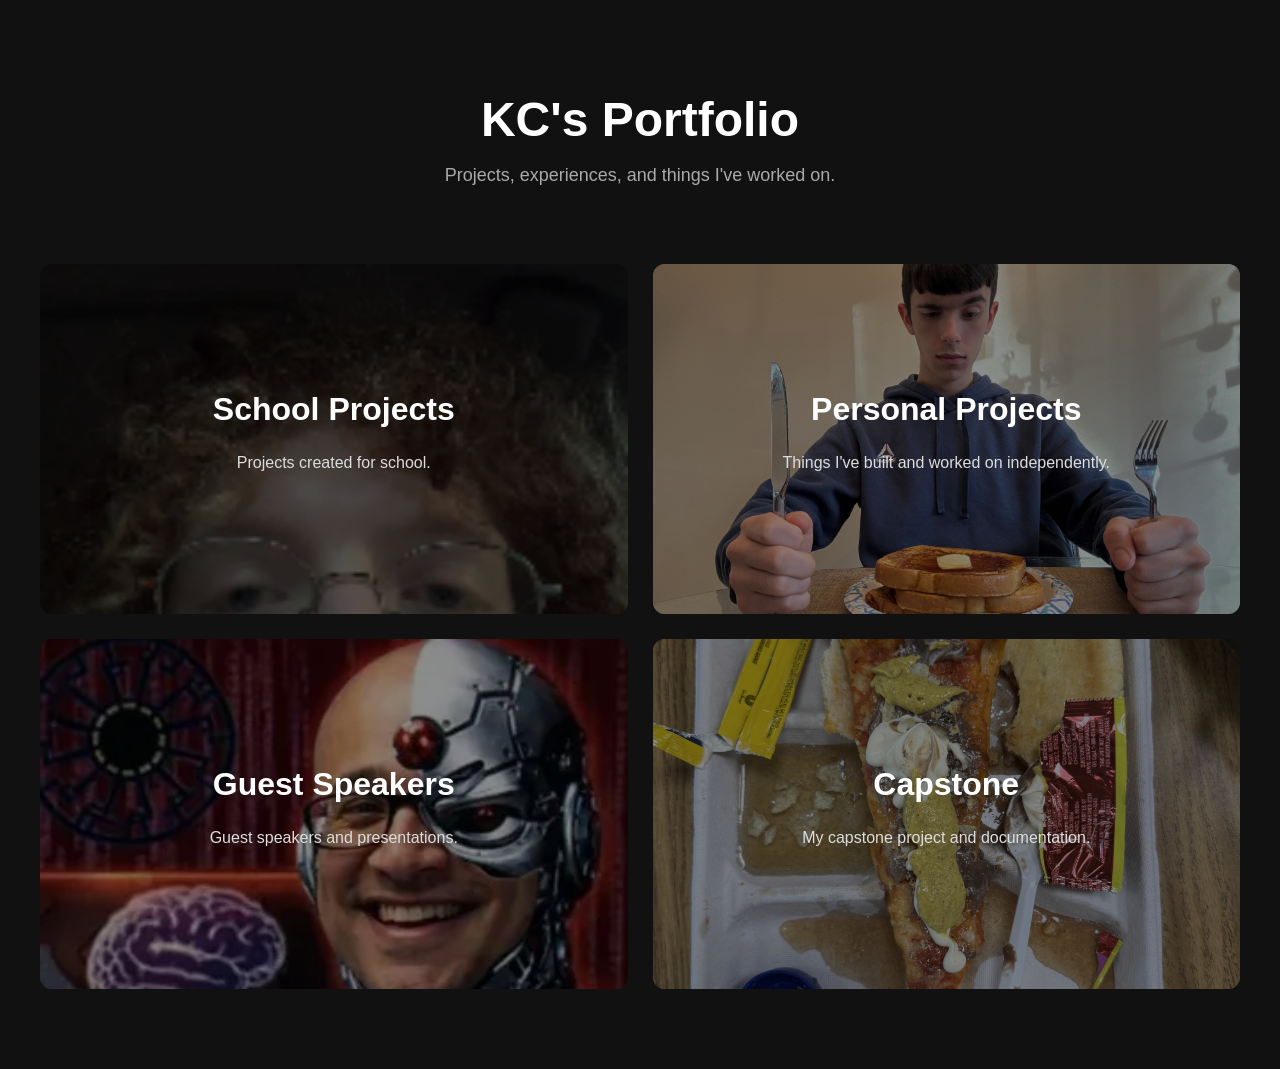
==== index.html @ 7e55420e "Add files via upload" ====
<!DOCTYPE html>
<html lang="en">

<head>
    <meta charset="UTF-8">
    <meta name="viewport" content="width=device-width, initial-scale=1.0">

    <title>KC | Portfolio</title>

    <link rel="stylesheet" href="css/style.css">
</head>

<body>

    <header>
        <h1>KC's Portfolio</h1>
        <p>Projects, experiences, and things I've worked on.</p>
    </header>


    <main class="project-grid">

        <!-- School Projects -->
        <a href="school-projects.html" class="project-card">
            <img src="images/school.png" alt="School Projects">
            <div class="card-overlay">
                <h2>School Projects</h2>
                <p>Projects created for school.</p>
            </div>
        </a>


        <!-- Personal Projects -->
        <a href="personal-projects.html" class="project-card">
            <img src="images/personal.jpg" alt="Personal Projects">
            <div class="card-overlay">
                <h2>Personal Projects</h2>
                <p>Things I've built and worked on independently.</p>
            </div>
        </a>


        <!-- Guest Speakers -->
        <a href="guest-speakers.html" class="project-card">
            <img src="images/speakers.png" alt="Guest Speakers">
            <div class="card-overlay">
                <h2>Guest Speakers</h2>
                <p>Guest speakers and presentations.</p>
            </div>
        </a>


        <!-- Capstone -->
        <a href="capstone.html" class="project-card">
            <img src="images/capstone.jpg" alt="Capstone">
            <div class="card-overlay">
                <h2>Capstone</h2>
                <p>My capstone project and documentation.</p>
            </div>
        </a>

    </main>

</body>
</html>
---- css/style.css ----
/* General page */

body {
    margin: 0;
    font-family: Arial, sans-serif;
    background: #111;
    color: white;
}


/* Header */

header {
    text-align: center;
    padding: 60px 20px 40px;
}

header h1 {
    font-size: 48px;
    margin-bottom: 10px;
}

header p {
    color: #aaa;
    font-size: 18px;
}


/* Four-card grid */

.project-grid {
    display: grid;

    grid-template-columns: repeat(2, 1fr);

    gap: 25px;

    max-width: 1200px;

    margin: 0 auto;

    padding: 20px 40px 80px;
}


/* Individual cards */

.project-card {
    position: relative;

    height: 350px;

    overflow: hidden;

    border-radius: 12px;

    text-decoration: none;

    color: white;

    background: #222;
}


/* Card image */

.project-card img {
    width: 100%;
    height: 100%;

    object-fit: cover;

    transition: transform 0.5s ease;
}


/* Dark overlay */

.card-overlay {
    position: absolute;

    inset: 0;

    display: flex;

    flex-direction: column;

    justify-content: center;

    align-items: center;

    text-align: center;

    padding: 30px;

    background: rgba(0, 0, 0, 0.45);

    transition: background 0.3s ease;
}


/* Text */

.card-overlay h2 {
    font-size: 32px;

    margin: 0 0 10px;
}

.card-overlay p {
    font-size: 16px;

    max-width: 400px;

    color: #ddd;
}


/* Hover animation */

.project-card:hover img {
    transform: scale(1.08);
}

.project-card:hover .card-overlay {
    background: rgba(0, 0, 0, 0.25);
}


/* Mobile layout */

@media (max-width: 700px) {

    .project-grid {
        grid-template-columns: 1fr;

        padding: 20px;
    }

    .project-card {
        height: 280px;
    }

    header h1 {
        font-size: 36px;
    }
}
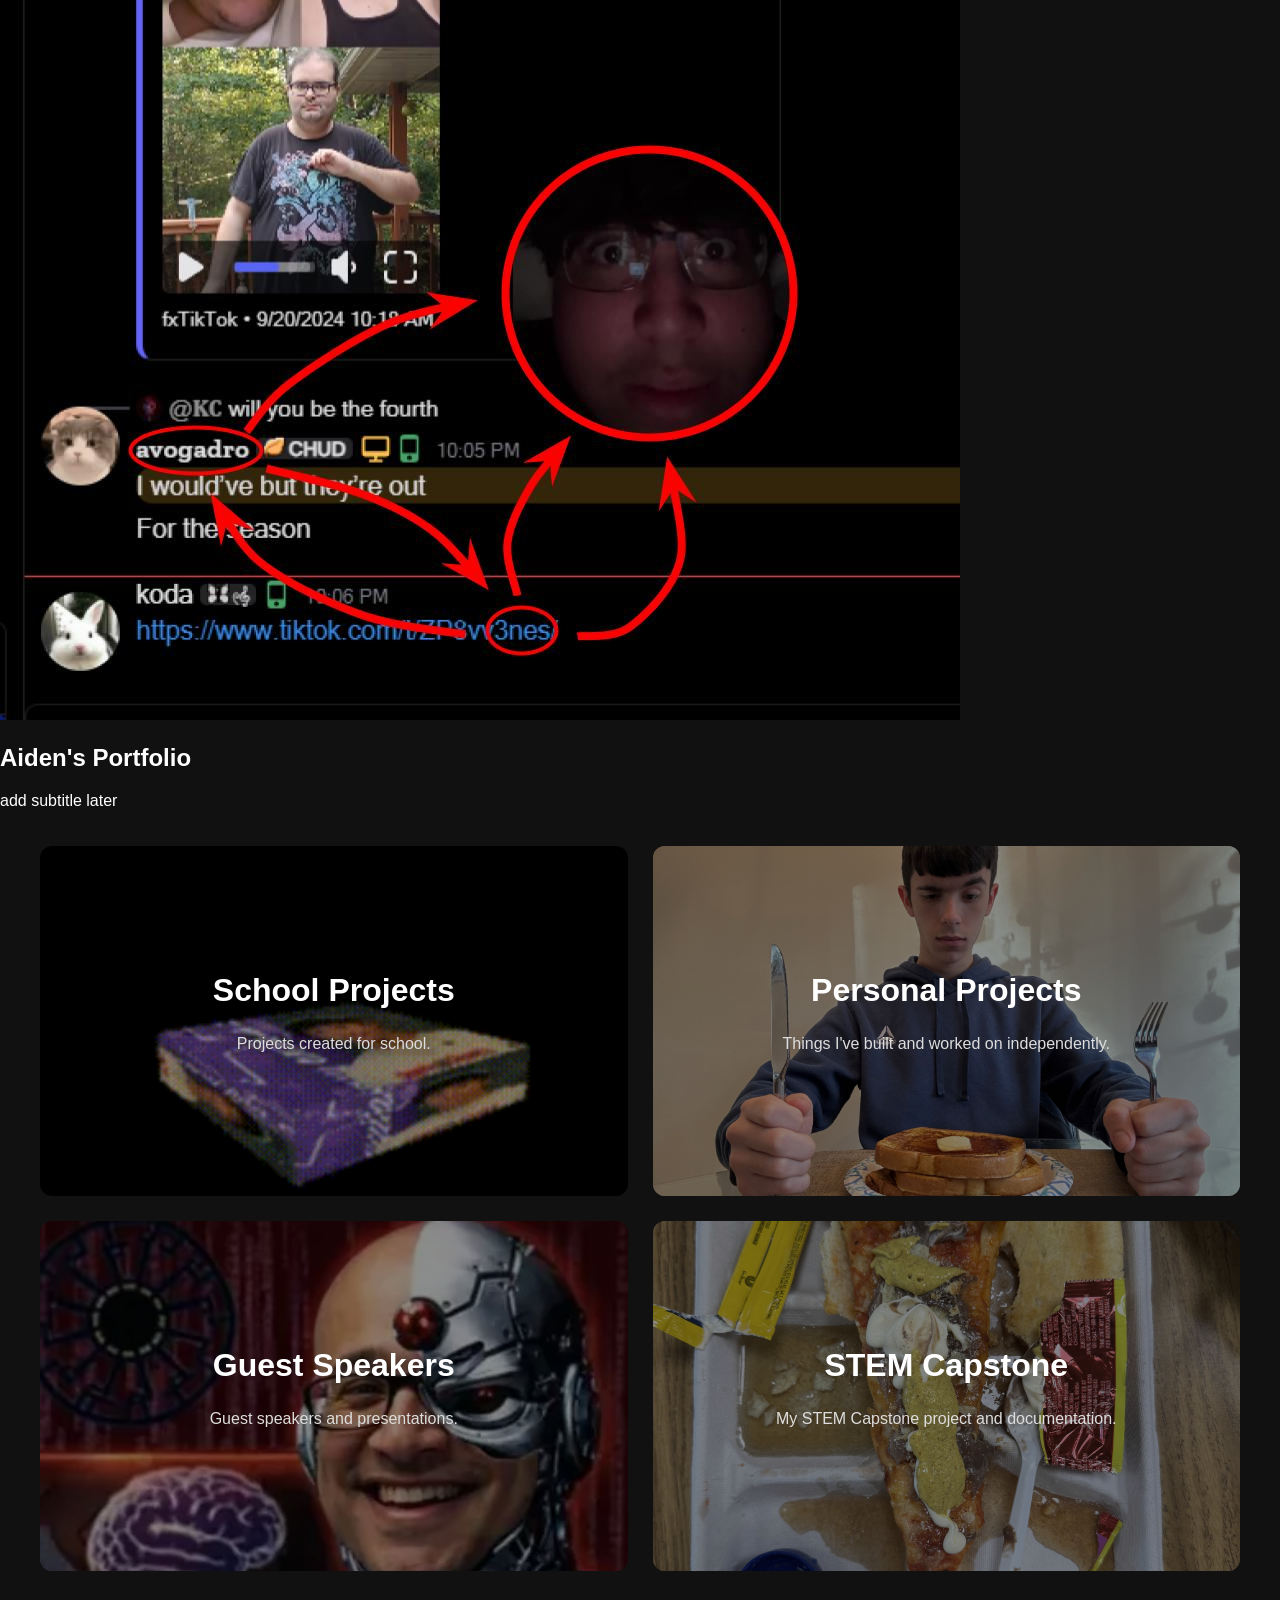
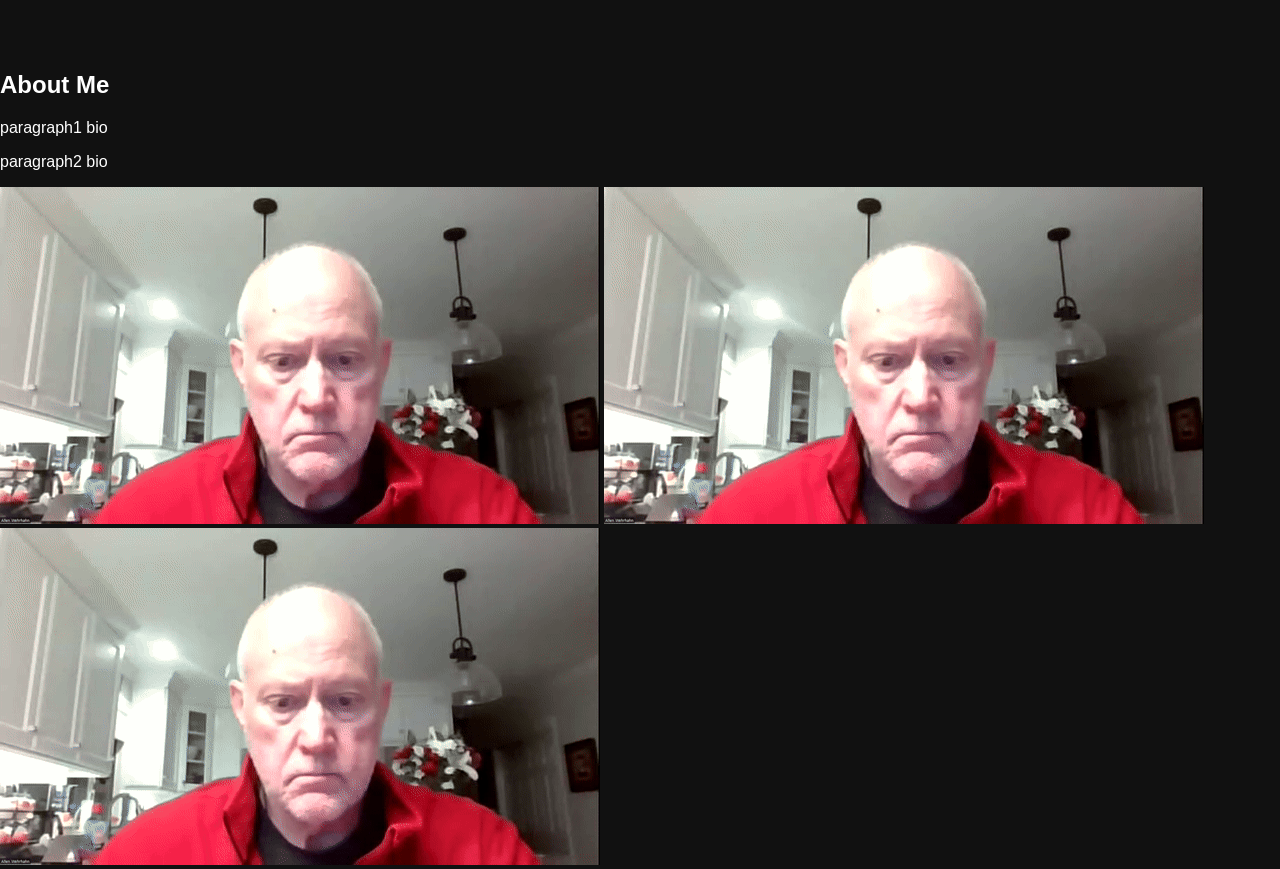
==== commit f8f7a958: "Add files via upload" ====
--- a/index.html
+++ b/index.html
@@ -5,61 +5,116 @@
     <meta charset="UTF-8">
     <meta name="viewport" content="width=device-width, initial-scale=1.0">
 
-    <title>KC | Portfolio</title>
+    <title>AAA Portfolio</title>
 
     <link rel="stylesheet" href="css/style.css">
 </head>
 
 <body>
 
-    <header>
-        <h1>KC's Portfolio</h1>
-        <p>Projects, experiences, and things I've worked on.</p>
-    </header>
+<!-- HERO / BANNER -->
+
+<section class="hero">
+
+    <img
+        src="images/banner.jpg"
+        alt=""
+        class="hero-background"
+    >
+
+    <div class="hero-overlay">
+
+        <h1>Aiden's Portfolio</h1>
+
+        <p>
+            add subtitle later
+        </p>
+
+    </div>
+
+</section>
+
+<main class="project-grid">
+
+	<!-- School Projects -->
+	<a href="school-projects.html" class="project-card">
+		<img src="images/school.gif" alt="School Projects">
+		<div class="card-overlay">
+			<h2>School Projects</h2>
+			<p>Projects created for school.</p>
+		</div>
+	</a>
 
 
-    <main class="project-grid">
-
-        <!-- School Projects -->
-        <a href="school-projects.html" class="project-card">
-            <img src="images/school.png" alt="School Projects">
-            <div class="card-overlay">
-                <h2>School Projects</h2>
-                <p>Projects created for school.</p>
-            </div>
-        </a>
+	<!-- Personal Projects -->
+	<a href="personal-projects.html" class="project-card">
+		<img src="images/personal.jpg" alt="Personal Projects">
+		<div class="card-overlay">
+			<h2>Personal Projects</h2>
+			<p>Things I've built and worked on independently.</p>
+		</div>
+	</a>
 
 
-        <!-- Personal Projects -->
-        <a href="personal-projects.html" class="project-card">
-            <img src="images/personal.jpg" alt="Personal Projects">
-            <div class="card-overlay">
-                <h2>Personal Projects</h2>
-                <p>Things I've built and worked on independently.</p>
-            </div>
-        </a>
+	<!-- Guest Speakers -->
+	<a href="guest-speakers.html" class="project-card">
+		<img src="images/speakers.png" alt="Guest Speakers">
+		<div class="card-overlay">
+			<h2>Guest Speakers</h2>
+			<p>Guest speakers and presentations.</p>
+		</div>
+	</a>
 
 
-        <!-- Guest Speakers -->
-        <a href="guest-speakers.html" class="project-card">
-            <img src="images/speakers.png" alt="Guest Speakers">
-            <div class="card-overlay">
-                <h2>Guest Speakers</h2>
-                <p>Guest speakers and presentations.</p>
-            </div>
-        </a>
+	<!-- Capstone -->
+	<a href="capstone.html" class="project-card">
+		<img src="images/capstone.jpg" alt="Capstone">
+		<div class="card-overlay">
+			<h2>STEM Capstone</h2>
+			<p>My STEM Capstone project and documentation.</p>
+		</div>
+	</a>
+
+</main>
+
+<!-- BIO -->
+
+<section class="bio">
+
+    <div class="bio-text">
+
+        <h2>About Me</h2>
+
+        <p>
+            paragraph1 bio
+        </p>
+
+        <p>
+            paragraph2 bio
+        </p>
+
+    </div>
 
 
-        <!-- Capstone -->
-        <a href="capstone.html" class="project-card">
-            <img src="images/capstone.jpg" alt="Capstone">
-            <div class="card-overlay">
-                <h2>Capstone</h2>
-                <p>My capstone project and documentation.</p>
-            </div>
-        </a>
+    <div class="bio-images">
 
-    </main>
+        <img
+            src="images/wherhan.gif"
+            alt="Photo of me"
+        >
+
+        <img
+            src="images/wherhan.gif"
+            alt="Another photo"
+        >
+		
+		<img
+            src="images/wherhan.gif"
+            alt="Photo of me"
+        >
+    </div>
+
+</section>
 
 </body>
 </html>
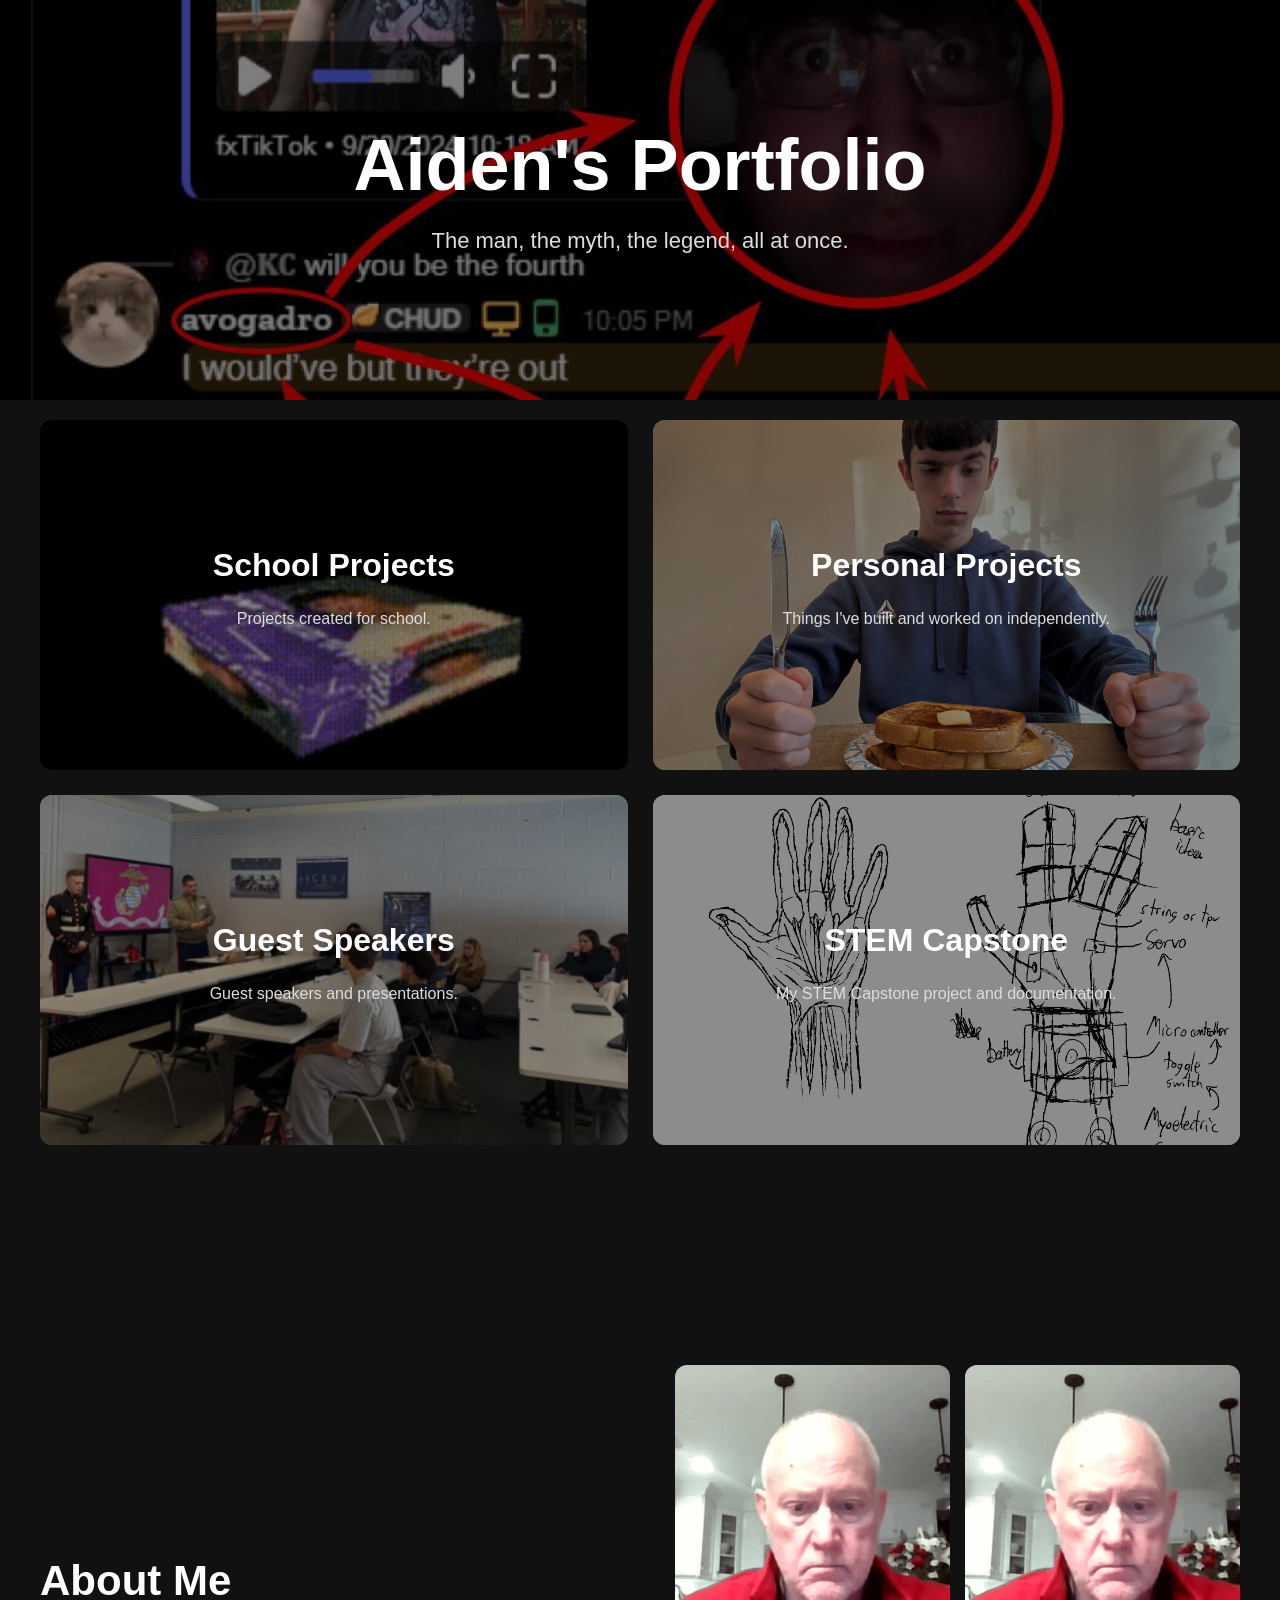
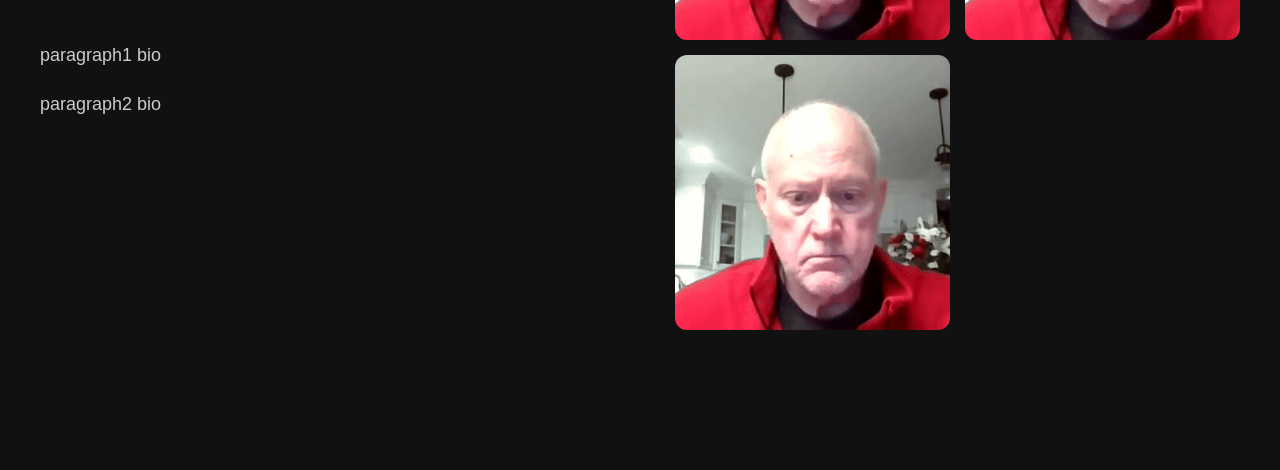
==== commit e74277b6: "Add files via upload" ====
--- a/index.html
+++ b/index.html
@@ -27,7 +27,7 @@
         <h1>Aiden's Portfolio</h1>
 
         <p>
-            add subtitle later
+            The man, the myth, the legend, all at once.
         </p>
 
     </div>
@@ -58,7 +58,7 @@
 
 	<!-- Guest Speakers -->
 	<a href="guest-speakers.html" class="project-card">
-		<img src="images/speakers.png" alt="Guest Speakers">
+		<img src="images/GuestSpeakers.png" alt="Guest Speakers">
 		<div class="card-overlay">
 			<h2>Guest Speakers</h2>
 			<p>Guest speakers and presentations.</p>
@@ -68,7 +68,7 @@
 
 	<!-- Capstone -->
 	<a href="capstone.html" class="project-card">
-		<img src="images/capstone.jpg" alt="Capstone">
+		<img src="images/CapstoneImage.png" alt="Capstone">
 		<div class="card-overlay">
 			<h2>STEM Capstone</h2>
 			<p>My STEM Capstone project and documentation.</p>
--- a/css/style.css
+++ b/css/style.css
@@ -126,22 +126,286 @@
     background: rgba(0, 0, 0, 0.25);
 }
 
-
 /* Mobile layout */
-
 @media (max-width: 700px) {
-
-    .project-grid {
-        grid-template-columns: 1fr;
-
+	.project-grid {
+		grid-template-columns: 1fr;
+		padding: 20px;
+	}
+	.project-card {
+		height: 280px;
+	}
+	header h1 {
+		font-size: 36px;
+	}
+}
+
+/* =========================================
+   PROJECT PAGE
+   ========================================= */
+
+.project-list {
+    max-width: 1200px;
+    margin: 0 auto;
+    padding: 40px;
+}
+
+
+/* One project */
+
+.project-entry {
+    display: flex;
+
+    align-items: center;
+
+    gap: 60px;
+
+    margin-bottom: 120px;
+
+    min-height: 400px;
+}
+
+
+/* Image */
+
+.project-image {
+    flex: 1;
+}
+
+.project-image img {
+    width: 100%;
+
+    display: block;
+
+    border-radius: 12px;
+
+    object-fit: cover;
+}
+
+
+/* Description */
+
+.project-description {
+    flex: 1;
+
+    padding: 20px;
+}
+
+.project-description h2 {
+    font-size: 36px;
+
+    margin-top: 0;
+}
+
+.project-description p {
+    font-size: 18px;
+
+    line-height: 1.7;
+
+    color: #ccc;
+}
+
+
+/* 
+   Every OTHER project gets reversed.
+
+   Project 1:
+   IMAGE | DESCRIPTION
+
+   Project 2:
+   DESCRIPTION | IMAGE
+
+   Project 3:
+   IMAGE | DESCRIPTION
+*/
+
+.project-entry:nth-child(even) {
+    flex-direction: row-reverse;
+}
+
+
+/* =========================================
+   MOBILE
+   ========================================= */
+
+@media (max-width: 700px) {
+
+    .project-entry,
+    .project-entry:nth-child(even) {
+        flex-direction: column;
+
+        gap: 20px;
+
+        margin-bottom: 80px;
+    }
+
+    .project-list {
         padding: 20px;
     }
 
-    .project-card {
-        height: 280px;
-    }
-
-    header h1 {
-        font-size: 36px;
-    }
-}+    .project-description {
+        padding: 0;
+    }
+
+    .project-description h2 {
+        font-size: 28px;
+    }
+
+    .project-description p {
+        font-size: 16px;
+    }
+}
+
+/* =========================================
+   HERO BANNER
+   ========================================= */
+
+.hero {
+    position: relative;
+
+    height: 400px;
+
+    overflow: hidden;
+
+    display: flex;
+
+    align-items: center;
+
+    justify-content: center;
+
+    text-align: center;
+}
+
+
+/* Background photograph */
+
+.hero-background {
+    position: absolute;
+
+    inset: 0;
+
+    width: 100%;
+    height: 100%;
+
+    object-fit: cover;
+
+    z-index: 0;
+}
+
+
+/* Dark layer over photograph */
+
+.hero::after {
+    content: "";
+
+    position: absolute;
+
+    inset: 0;
+
+    background: rgba(0, 0, 0, 0.45);
+
+    z-index: 1;
+}
+
+
+/* Text */
+
+.hero-overlay {
+    position: relative;
+
+    z-index: 2;
+
+    padding: 20px;
+}
+
+.hero-overlay h1 {
+    font-size: 72px;
+
+    margin: 0 0 15px;
+}
+
+.hero-overlay p {
+    font-size: 22px;
+
+    color: #ddd;
+}
+
+/* =========================================
+   BIO SECTION
+   ========================================= */
+
+.bio {
+    max-width: 1200px;
+
+    margin: 100px auto;
+
+    padding: 40px;
+
+    display: flex;
+
+    align-items: center;
+
+    gap: 70px;
+}
+
+
+/* Text */
+
+.bio-text {
+    flex: 1;
+}
+
+.bio-text h2 {
+    font-size: 42px;
+
+    margin-top: 0;
+}
+
+.bio-text p {
+    font-size: 18px;
+
+    line-height: 1.7;
+
+    color: #ccc;
+}
+
+
+/* Photos */
+
+.bio-images {
+    flex: 1;
+
+    display: grid;
+
+    grid-template-columns: 1fr 1fr;
+
+    gap: 15px;
+}
+
+.bio-images img {
+    width: 100%;
+
+    aspect-ratio: 1 / 1;
+
+    object-fit: cover;
+
+    border-radius: 12px;
+}
+
+
+/* Mobile */
+
+@media (max-width: 700px) {
+
+    .bio {
+        flex-direction: column;
+
+        margin: 60px auto;
+
+        padding: 20px;
+    }
+
+    .bio-images {
+        width: 100%;
+    }
+}
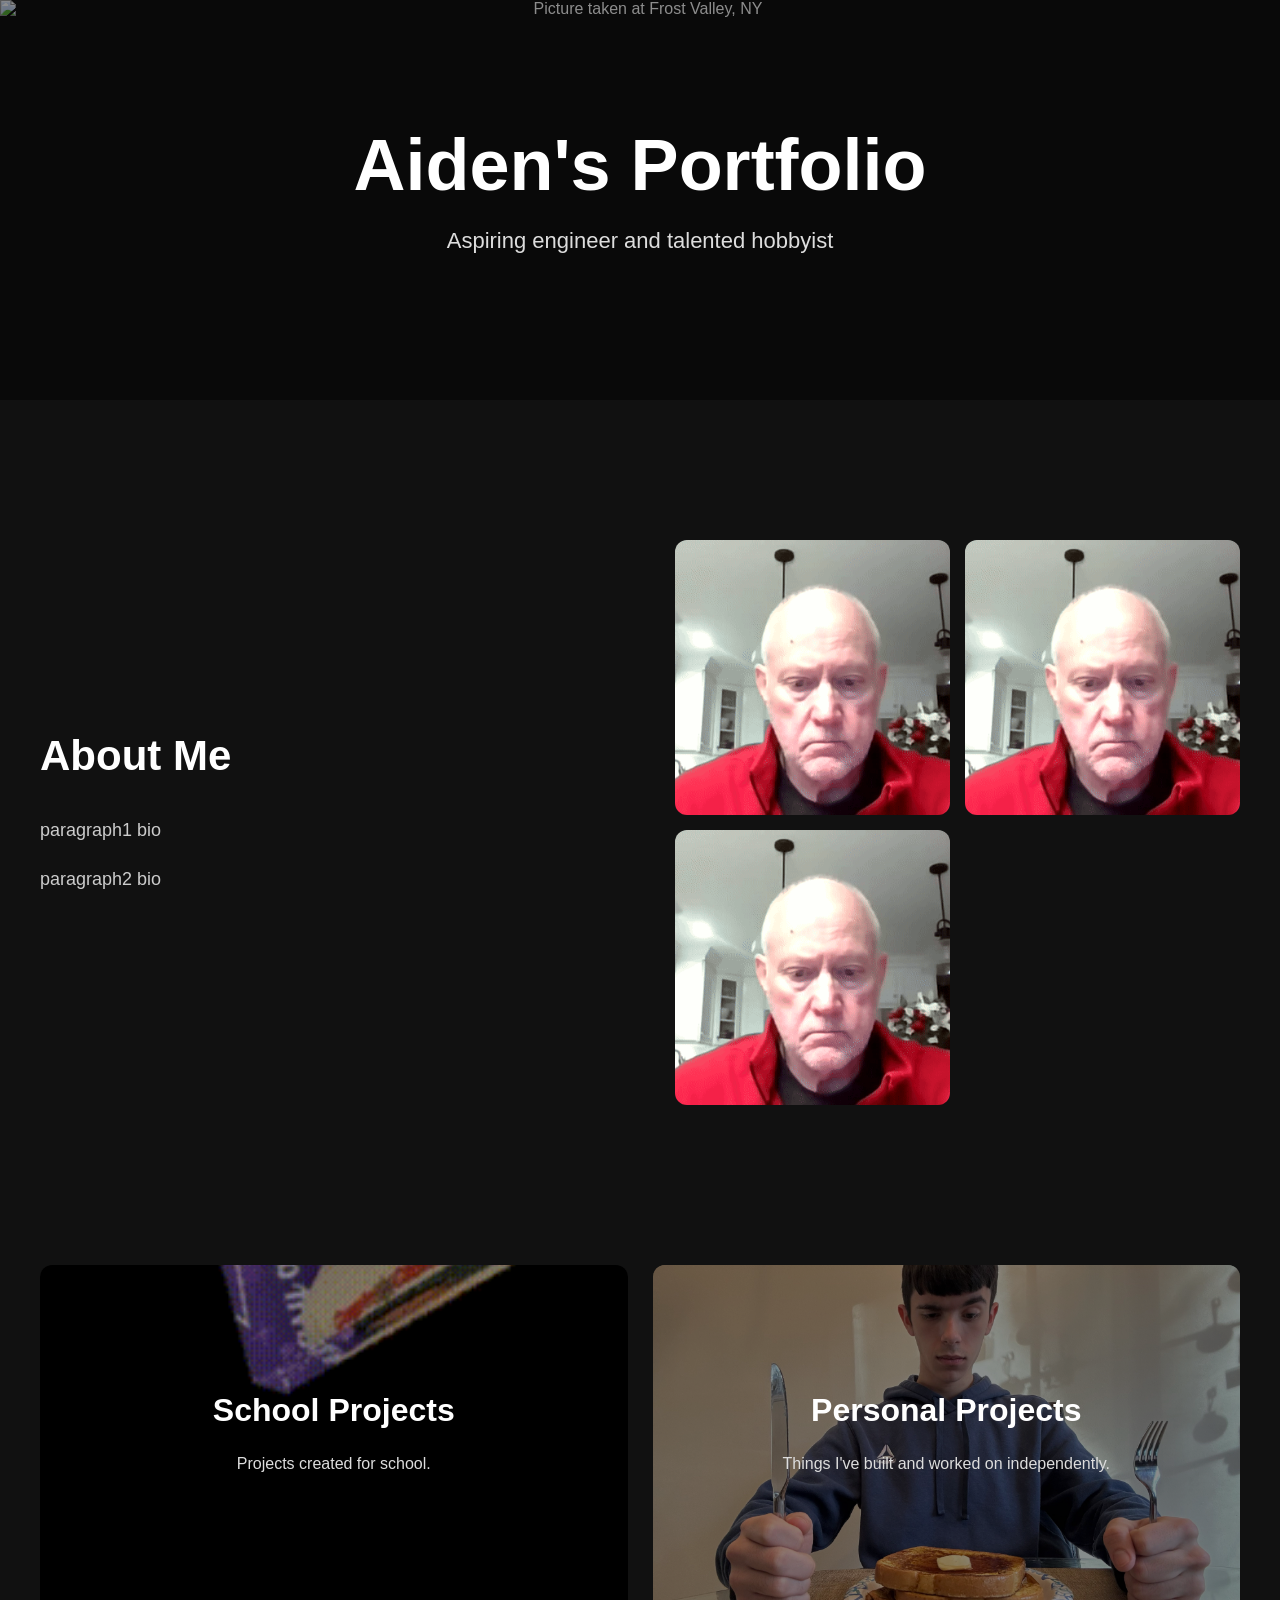
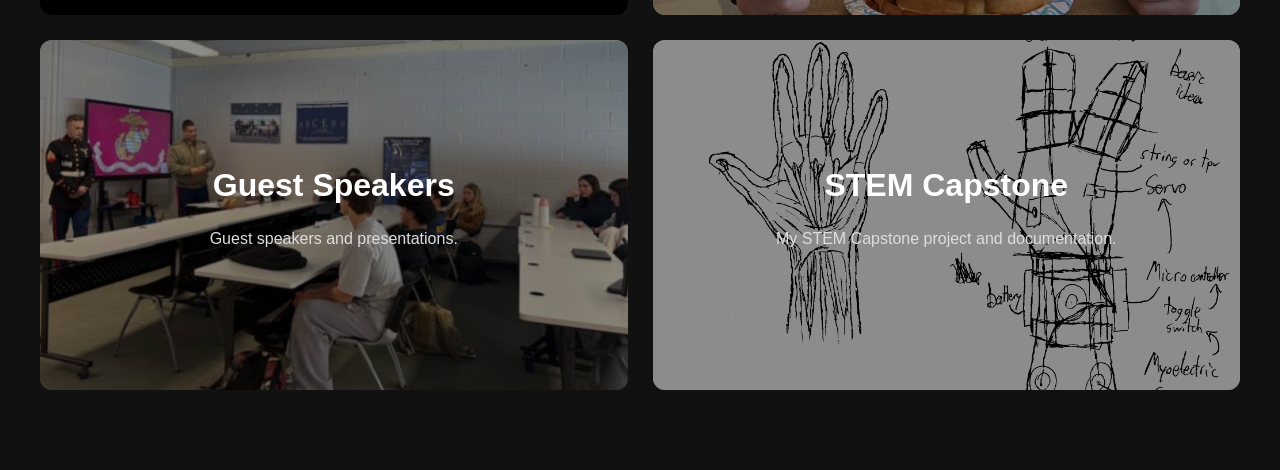
==== commit e0e4f24f: "Update index.html" ====
--- a/index.html
+++ b/index.html
@@ -17,8 +17,8 @@
 <section class="hero">
 
     <img
-        src="images/banner.jpg"
-        alt=""
+        src="images/bannernew.jpg"
+        alt="Picture taken at Frost Valley, NY"
         class="hero-background"
     >
 
@@ -27,13 +27,54 @@
         <h1>Aiden's Portfolio</h1>
 
         <p>
-            The man, the myth, the legend, all at once.
+            Aspiring engineer and talented hobbyist
         </p>
 
     </div>
 
 </section>
 
+<!--bio-->
+	
+<section class="bio">
+
+    <div class="bio-text">
+
+        <h2>About Me</h2>
+
+        <p>
+            paragraph1 bio
+        </p>
+
+        <p>
+            paragraph2 bio
+        </p>
+
+    </div>
+
+
+    <div class="bio-images">
+
+        <img
+            src="images/wherhan.gif"
+            alt="Photo of me"
+        >
+
+        <img
+            src="images/wherhan.gif"
+            alt="Another photo"
+        >
+		
+		<img
+            src="images/wherhan.gif"
+            alt="you guessed it"
+        >
+    </div>
+
+</section>
+
+<!--project buttons-->
+	
 <main class="project-grid">
 
 	<!-- School Projects -->
@@ -77,44 +118,5 @@
 
 </main>
 
-<!-- BIO -->
-
-<section class="bio">
-
-    <div class="bio-text">
-
-        <h2>About Me</h2>
-
-        <p>
-            paragraph1 bio
-        </p>
-
-        <p>
-            paragraph2 bio
-        </p>
-
-    </div>
-
-
-    <div class="bio-images">
-
-        <img
-            src="images/wherhan.gif"
-            alt="Photo of me"
-        >
-
-        <img
-            src="images/wherhan.gif"
-            alt="Another photo"
-        >
-		
-		<img
-            src="images/wherhan.gif"
-            alt="Photo of me"
-        >
-    </div>
-
-</section>
-
 </body>
-</html>+</html>
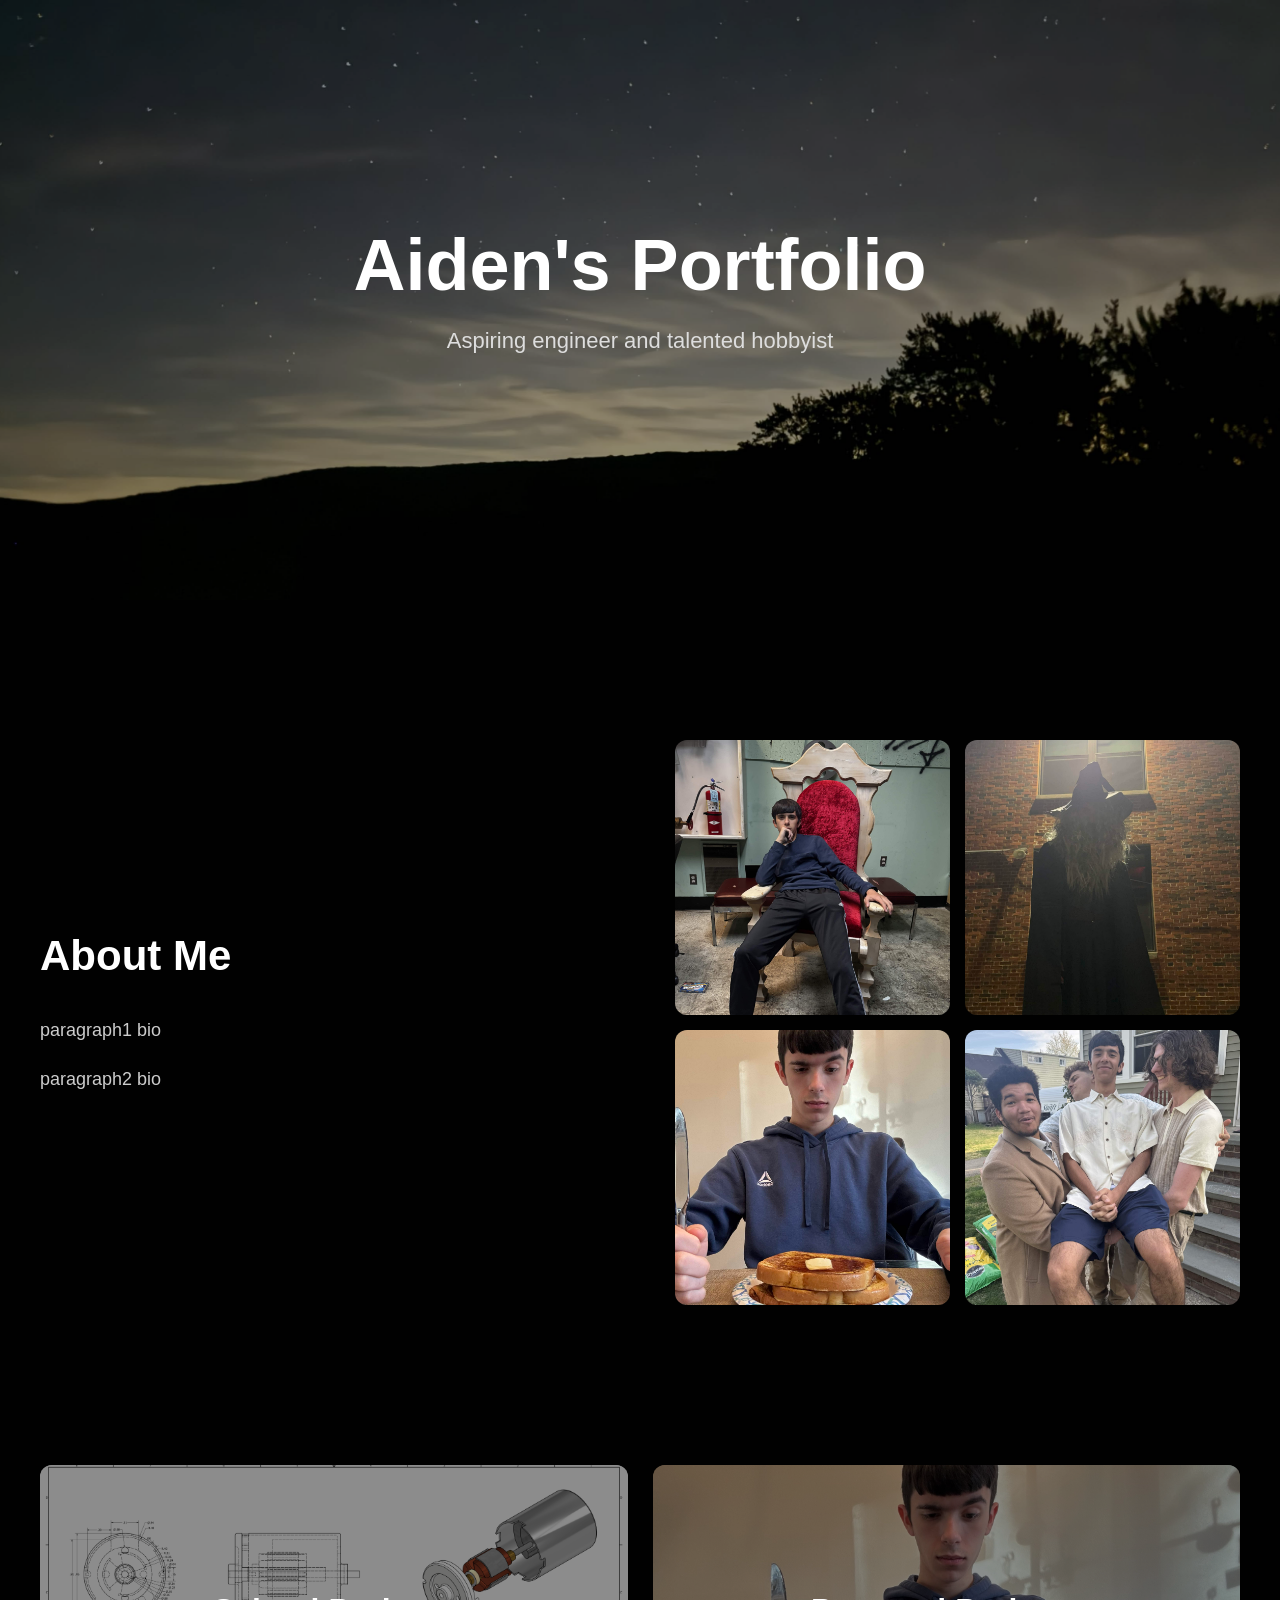
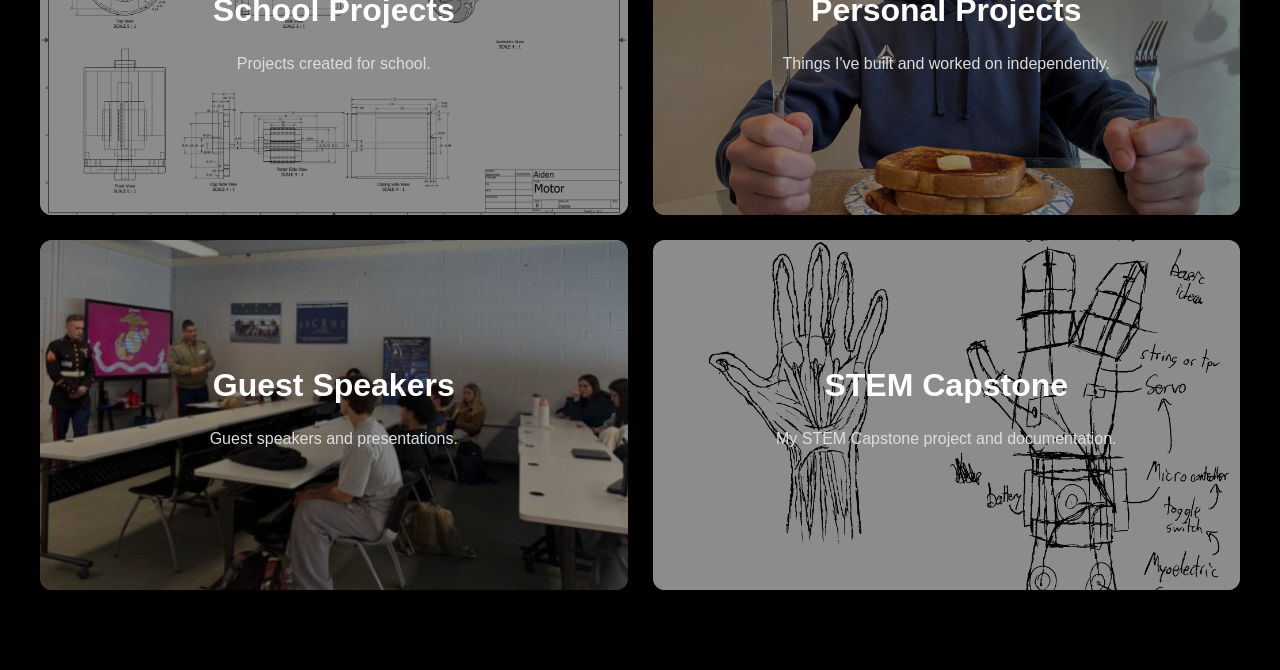
==== commit e18fdff9: "ma jore" ====
--- a/index.html
+++ b/index.html
@@ -56,18 +56,22 @@
     <div class="bio-images">
 
         <img
-            src="images/wherhan.gif"
-            alt="Photo of me"
+            src="images/Throne.jpg"
+            alt="Photo of me, in a glorious throne."
         >
 
         <img
-            src="images/wherhan.gif"
-            alt="Another photo"
+            src="images/Wizard.jpg"
+            alt="Handmade costume, Halloween 2025"
         >
 		
 		<img
-            src="images/wherhan.gif"
-            alt="you guessed it"
+            src="images/French.jpg"
+            alt="Delectable cooking skills on display"
+        >
+		<img
+            src="images/ArmThrone.jpg"
+            alt="Birthday Bash Bonanza"
         >
     </div>
 
@@ -79,7 +83,7 @@
 
 	<!-- School Projects -->
 	<a href="school-projects.html" class="project-card">
-		<img src="images/school.gif" alt="School Projects">
+		<img src="images/AutoCADMotor.png" alt="School Projects">
 		<div class="card-overlay">
 			<h2>School Projects</h2>
 			<p>Projects created for school.</p>
@@ -117,6 +121,6 @@
 	</a>
 
 </main>
-
+<script src="js/lightbox.js"></script>
 </body>
-</html>
+</html>
--- a/css/style.css
+++ b/css/style.css
@@ -3,7 +3,7 @@
 body {
     margin: 0;
     font-family: Arial, sans-serif;
-    background: #111;
+    background: #010101;
     color: white;
 }
 
@@ -263,7 +263,7 @@
 .hero {
     position: relative;
 
-    height: 400px;
+    height: 600px;
 
     overflow: hidden;
 
@@ -409,3 +409,100 @@
         width: 100%;
     }
 }
+
+/* =========================================
+   IMAGE LIGHTBOX
+   ========================================= */
+
+/* Indicate that images can be enlarged */
+
+.lightbox-trigger {
+    cursor: zoom-in;
+}
+
+/* Full-screen dark backdrop */
+
+#lightbox {
+    position: fixed;
+    inset: 0;
+
+    background: rgba(0, 0, 0, 0.88);
+
+    display: none;
+    align-items: center;
+    justify-content: center;
+
+    padding: 30px;
+    box-sizing: border-box;
+
+    z-index: 9999;
+
+    cursor: zoom-out;
+}
+
+/* Show the lightbox */
+
+#lightbox.active {
+    display: flex;
+}
+
+/* Image and caption container */
+
+.lightbox-content {
+    display: flex;
+    flex-direction: column;
+    align-items: center;
+
+    max-width: 95vw;
+    max-height: 95vh;
+}
+
+/* Enlarged image */
+
+#lightbox img {
+    display: block;
+
+    max-width: 95vw;
+    max-height: 82vh;
+
+    width: auto;
+    height: auto;
+
+    object-fit: contain;
+
+    border-radius: 6px;
+}
+
+/* Caption beneath the image */
+
+.lightbox-caption {
+    color: white;
+
+    font-size: 16px;
+    line-height: 1.5;
+
+    text-align: center;
+
+    max-width: 800px;
+
+    margin: 15px 0 0;
+
+    cursor: default;
+}
+
+/* Mobile adjustments */
+
+@media (max-width: 700px) {
+    #lightbox {
+        padding: 15px;
+    }
+
+    #lightbox img {
+        max-width: 95vw;
+        max-height: 75vh;
+    }
+
+    .lightbox-caption {
+        font-size: 14px;
+    }
+}
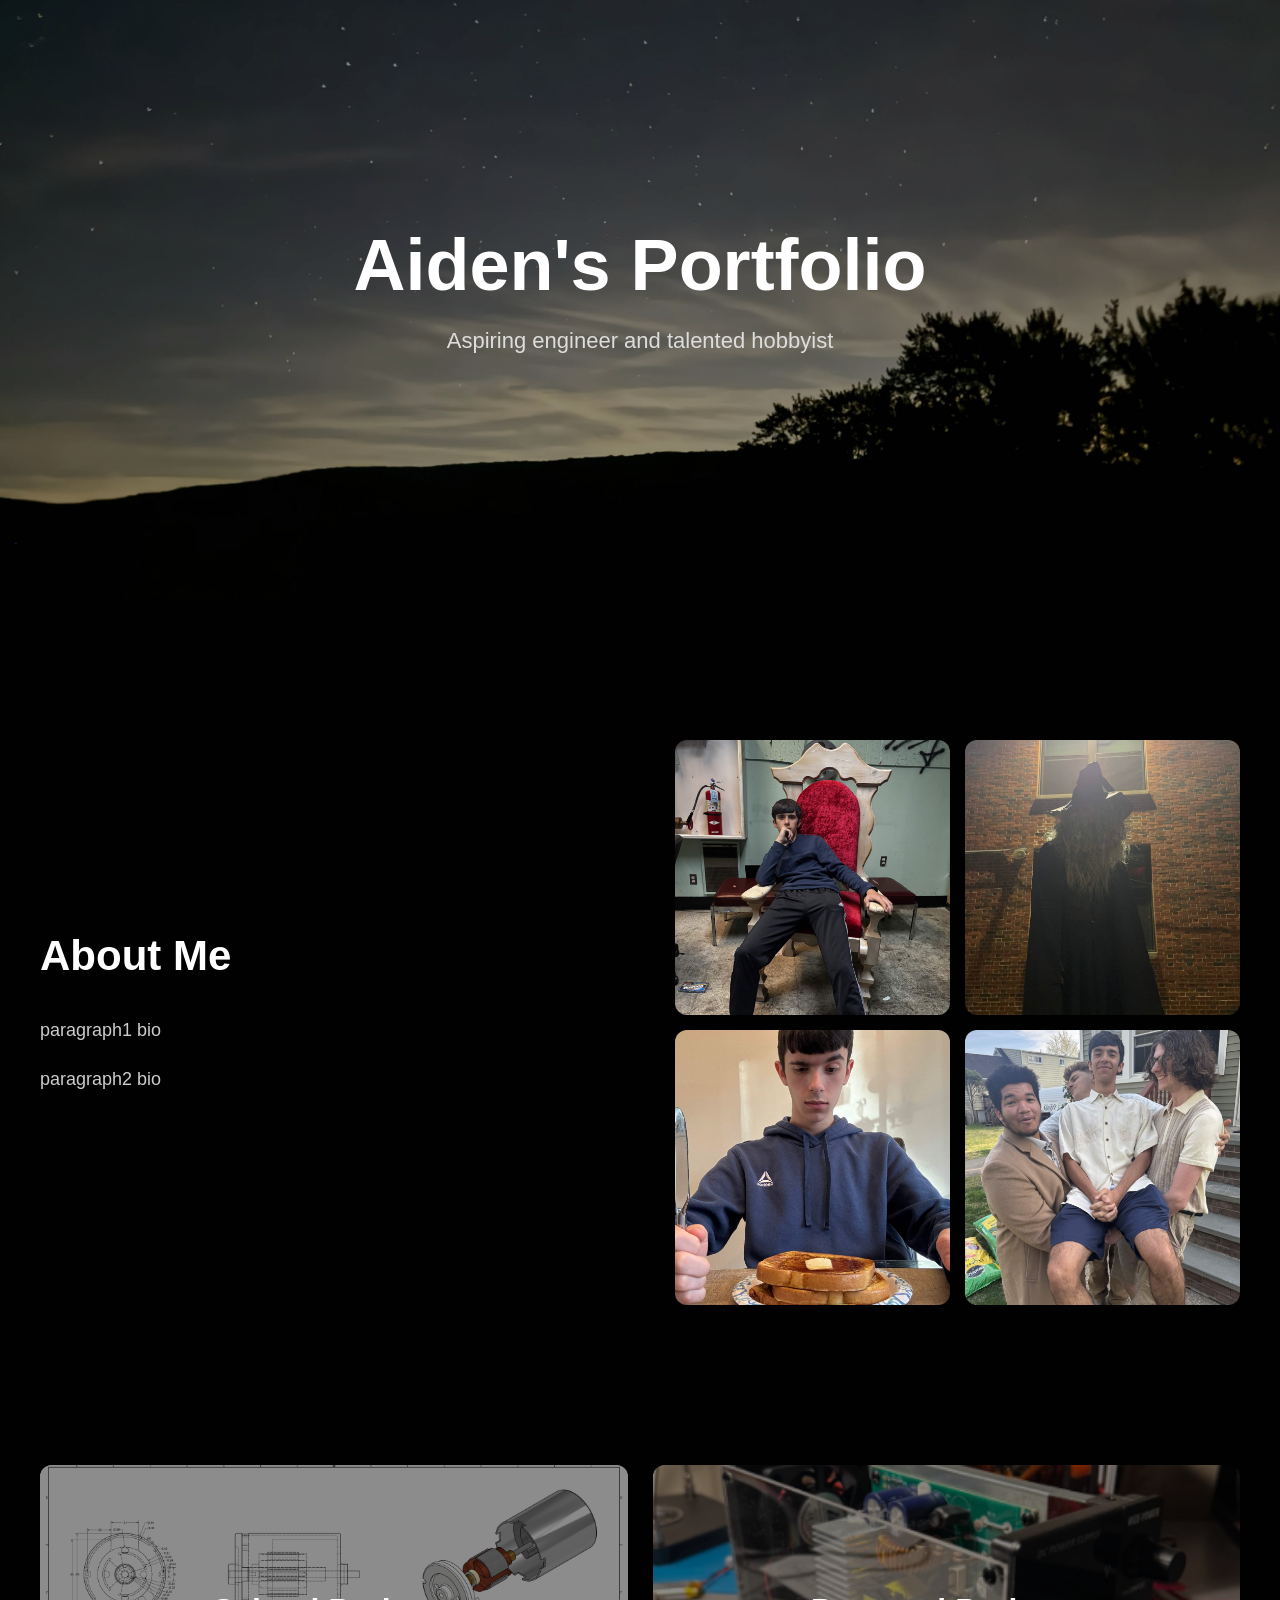
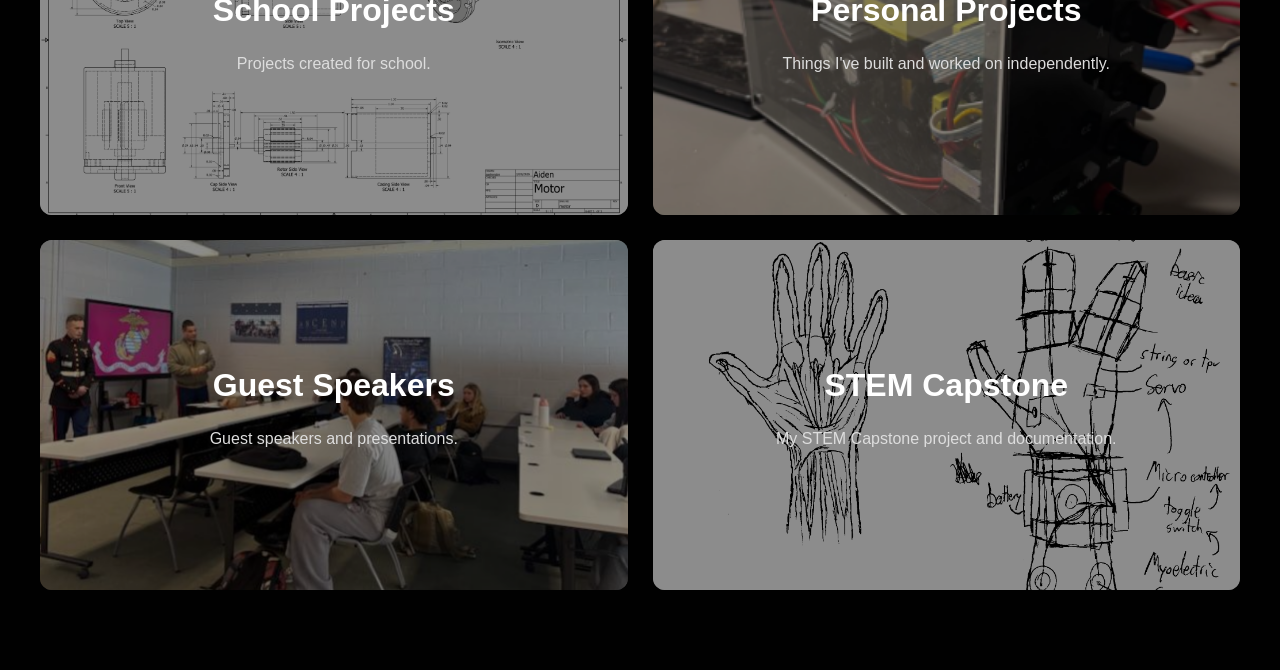
==== commit a37dc977: "Update index.html" ====
--- a/index.html
+++ b/index.html
@@ -93,7 +93,7 @@
 
 	<!-- Personal Projects -->
 	<a href="personal-projects.html" class="project-card">
-		<img src="images/personal.jpg" alt="Personal Projects">
+		<img src="images/PersonalAcrylic.png" alt="Personal Projects">
 		<div class="card-overlay">
 			<h2>Personal Projects</h2>
 			<p>Things I've built and worked on independently.</p>
@@ -123,4 +123,4 @@
 </main>
 <script src="js/lightbox.js"></script>
 </body>
-</html>+</html>
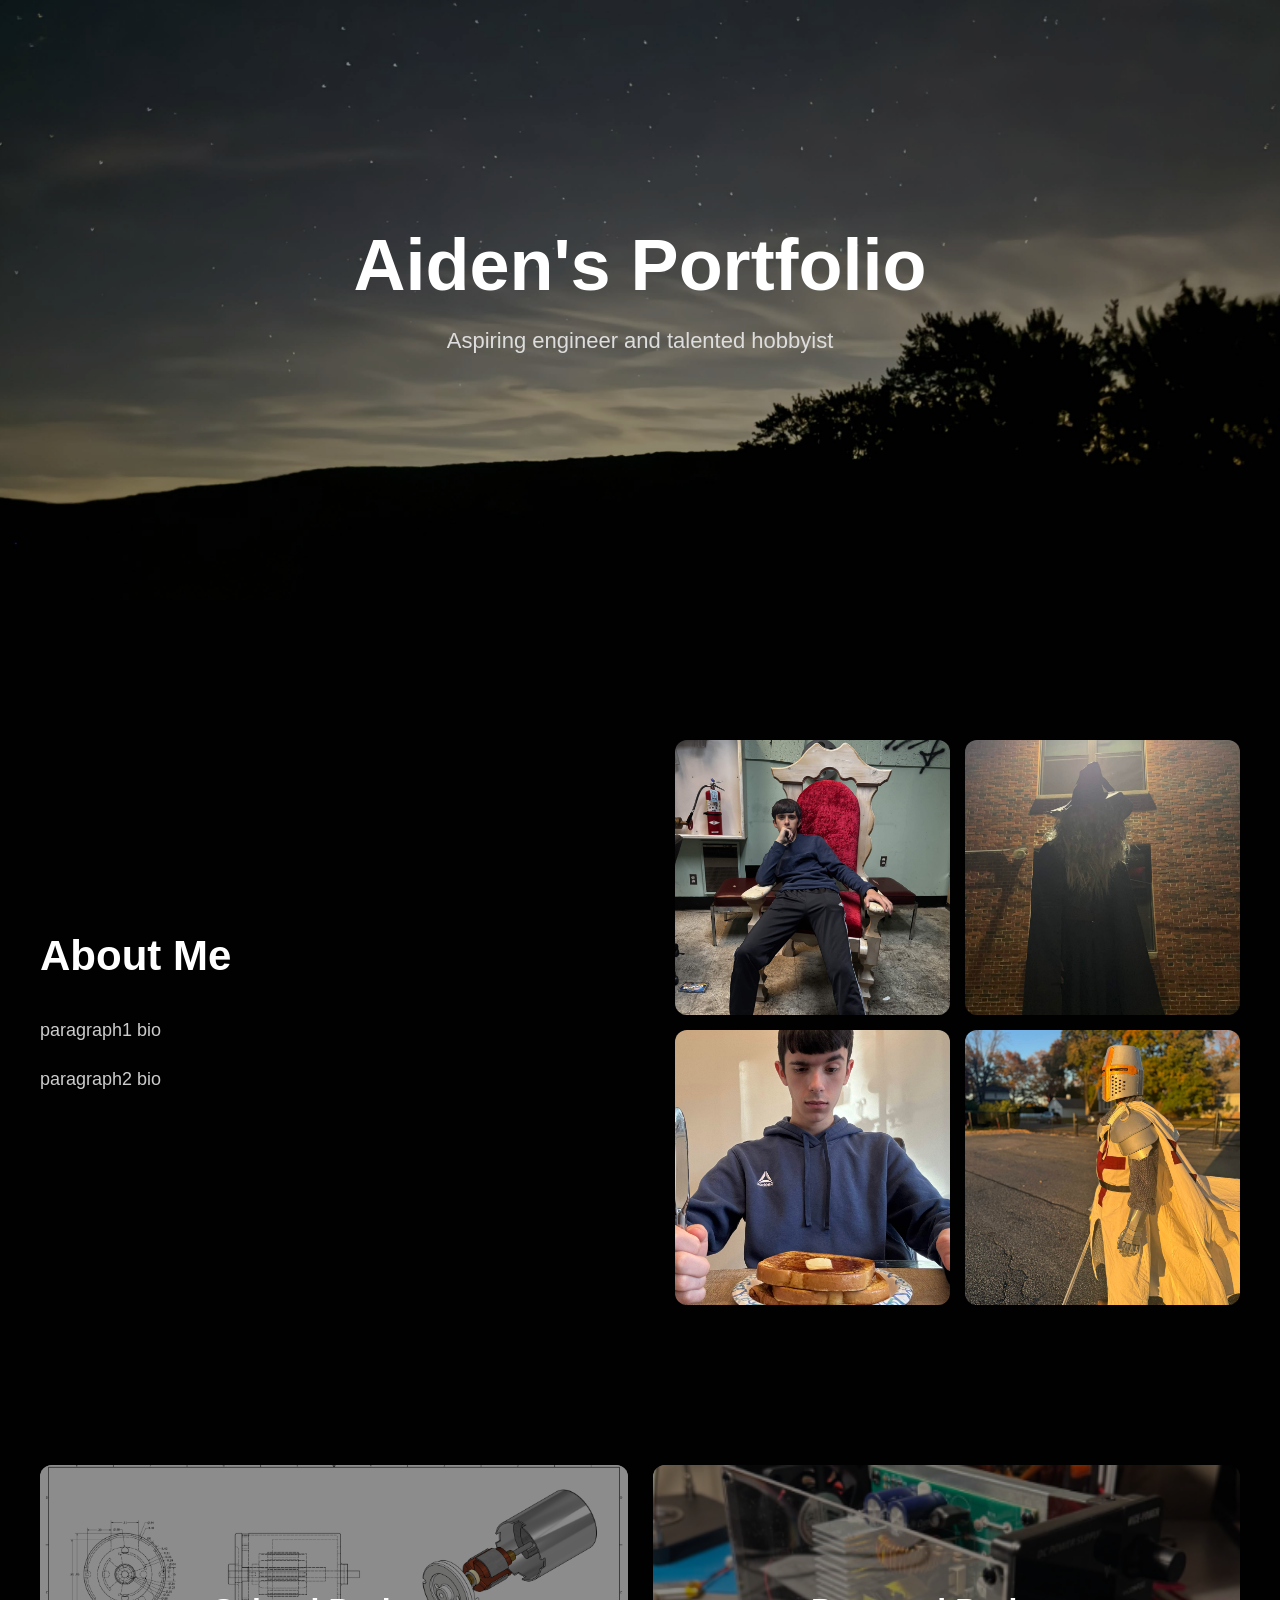
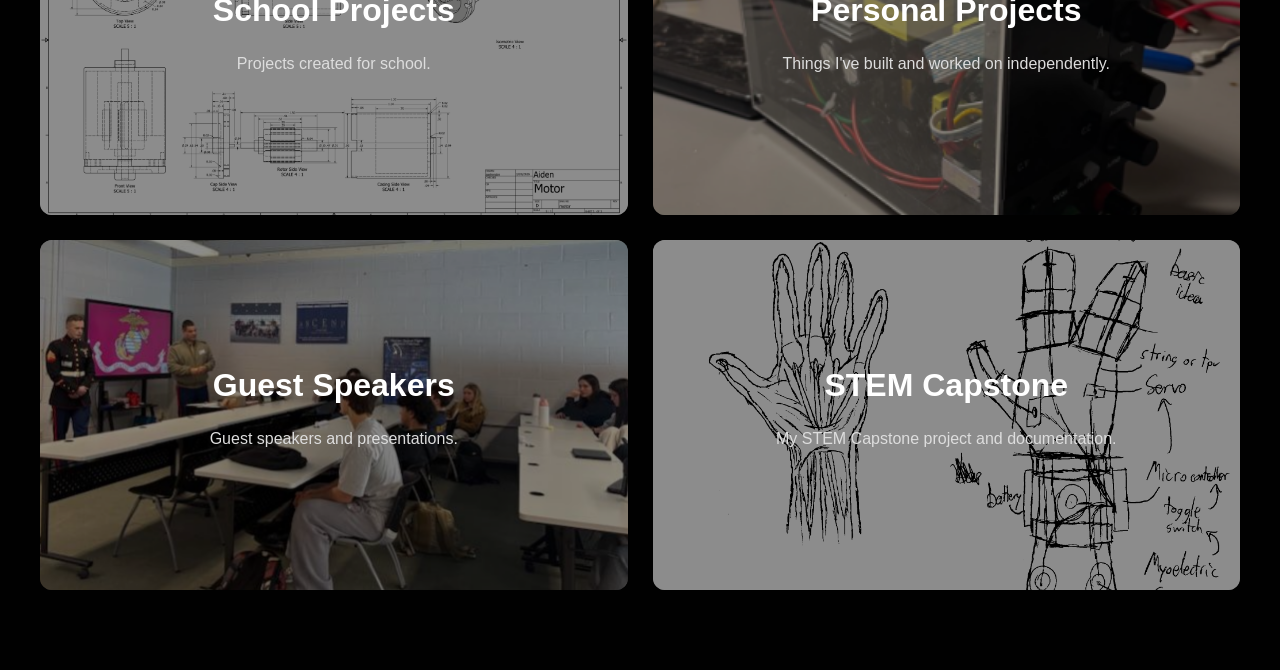
==== commit e8b15f0c: "replace image" ====
--- a/index.html
+++ b/index.html
@@ -57,12 +57,12 @@
 
         <img
             src="images/Throne.jpg"
-            alt="Photo of me, in a glorious throne."
+            alt="Photo of me, in a glorious throne"
         >
 
         <img
             src="images/Wizard.jpg"
-            alt="Handmade costume, Halloween 2025"
+            alt="Halloween 2025"
         >
 		
 		<img
@@ -70,8 +70,8 @@
             alt="Delectable cooking skills on display"
         >
 		<img
-            src="images/ArmThrone.jpg"
-            alt="Birthday Bash Bonanza"
+            src="images/Knight.jpg"
+            alt="Halloween 2026, mostly handmade costume"
         >
     </div>
 
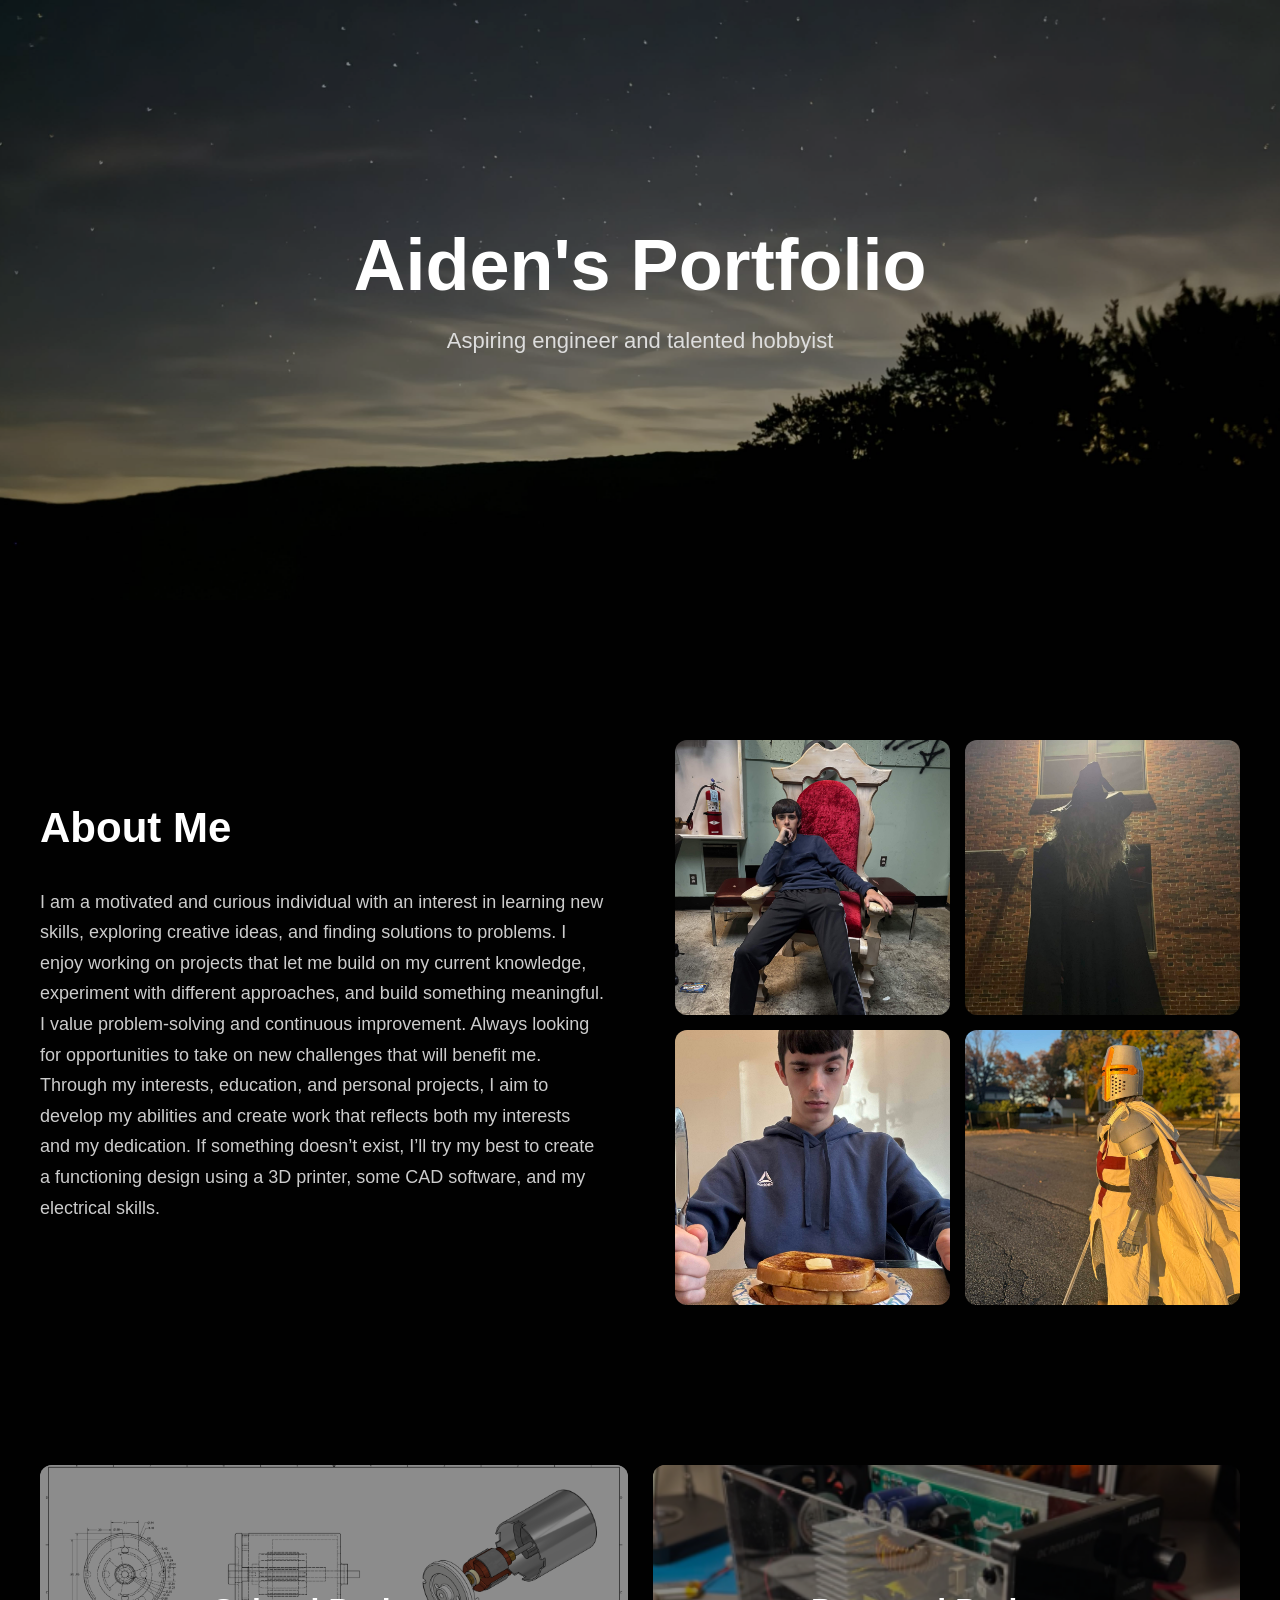
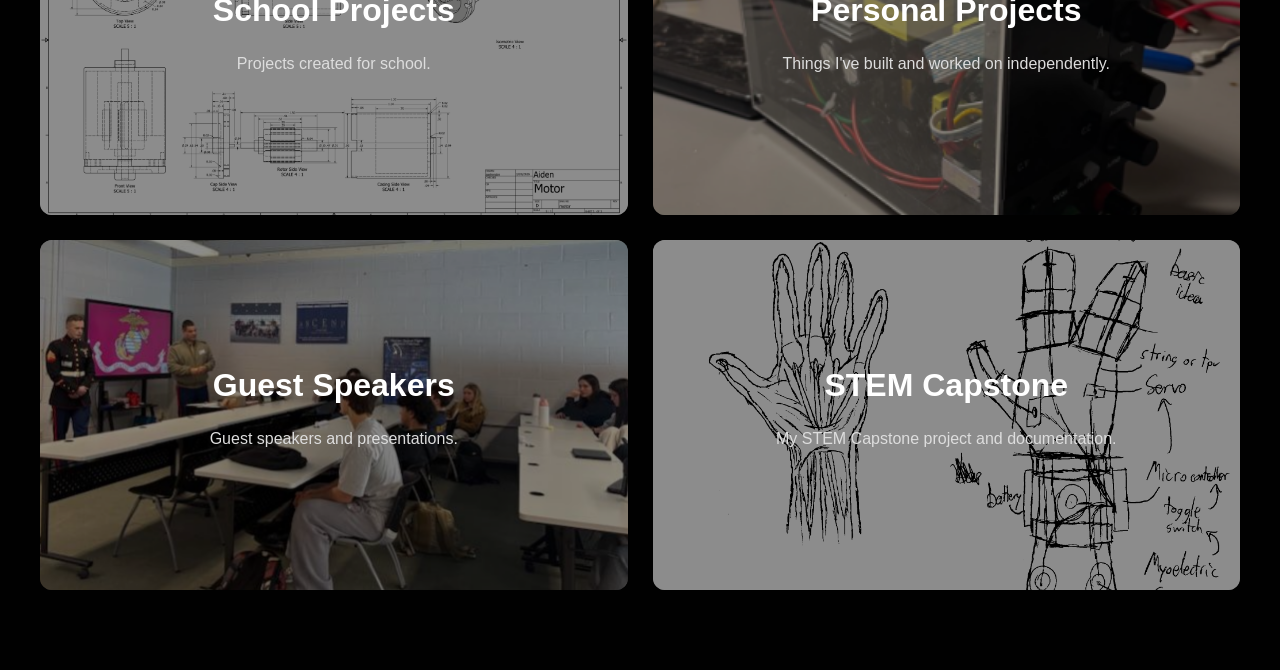
==== commit cc957058: "update bio" ====
--- a/index.html
+++ b/index.html
@@ -43,11 +43,11 @@
         <h2>About Me</h2>
 
         <p>
-            paragraph1 bio
-        </p>
-
-        <p>
-            paragraph2 bio
+            I am a motivated and curious individual with an interest in learning new skills, exploring creative ideas, and finding solutions to problems.
+            I enjoy working on projects that let me build on my current knowledge, experiment with different approaches, and build something meaningful.
+            I value problem-solving and continuous improvement. Always looking for opportunities to take on new challenges that will benefit me. Through
+            my interests, education, and personal projects, I aim to develop my abilities and create work that reflects both my interests and my dedication.
+            If something doesn’t exist, I’ll try my best to create a functioning design using a 3D printer, some CAD software, and my electrical skills.
         </p>
 
     </div>
